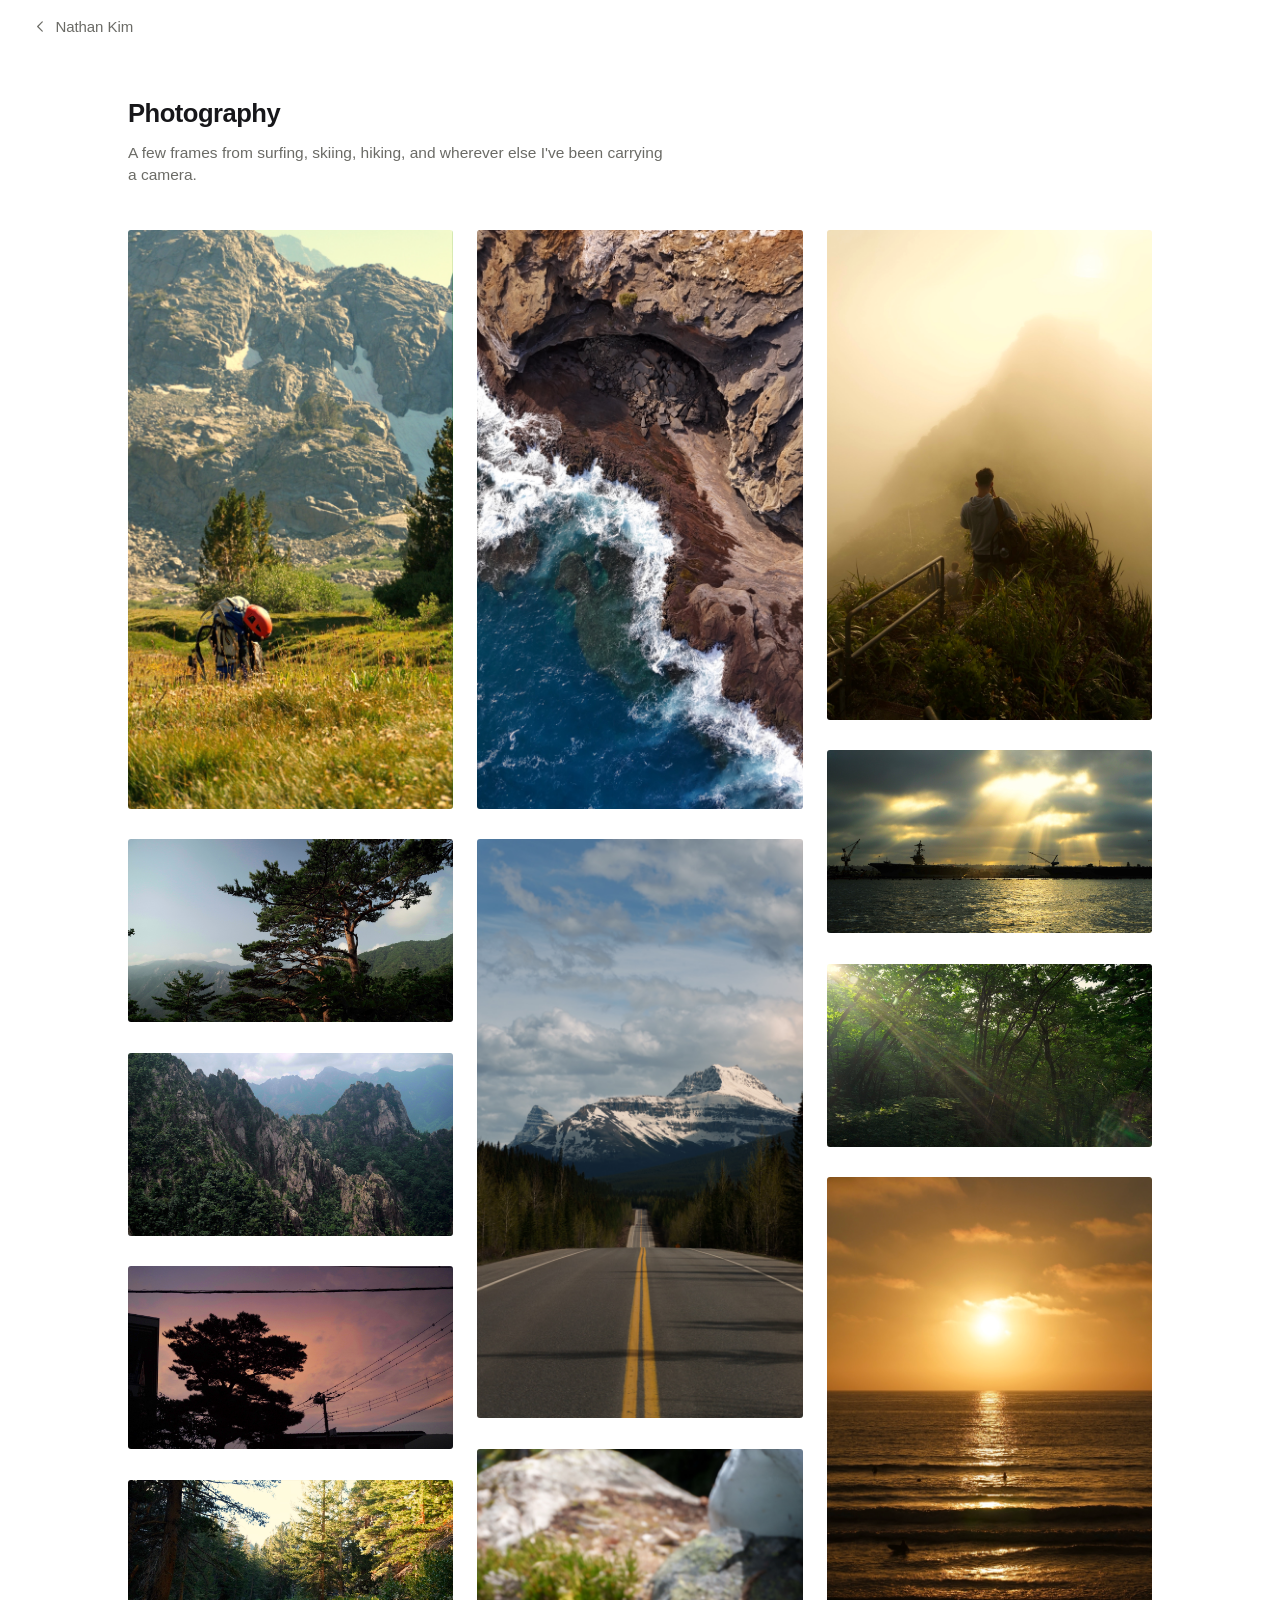
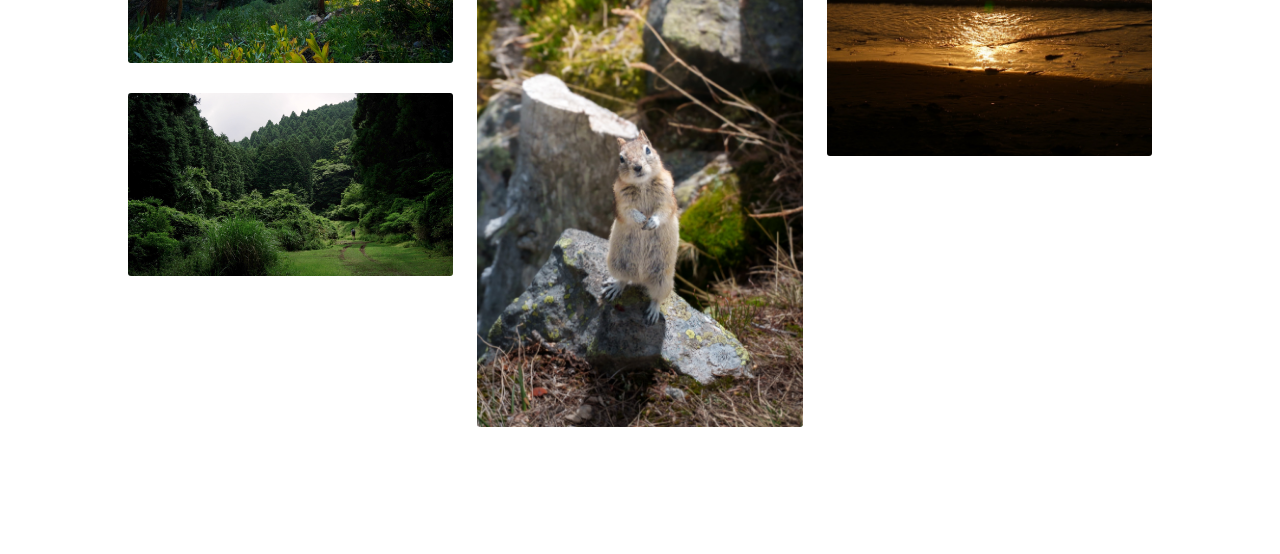
==== photography/index.html @ c3cb2b03 "add photography page" ====
<!DOCTYPE html>
<html lang="en">
<head>
  <meta charset="utf-8">
  <meta name="viewport" content="width=device-width, initial-scale=1">
  <title>Photography — Nathan Kim</title>
  <meta name="description" content="Photographs by Nathan Kim.">

  <meta property="og:title" content="Photography — Nathan Kim">
  <meta property="og:description" content="Photographs by Nathan Kim.">
  <meta property="og:type" content="website">
  <meta property="og:url" content="https://nathankim.me/photography/">

  <link rel="icon" href="data:image/svg+xml,<svg xmlns='http://www.w3.org/2000/svg' viewBox='0 0 100 100'><rect width='100' height='100' rx='22' fill='%231a1a18'/><text x='50' y='53' font-size='58' font-weight='600' font-family='system-ui,sans-serif' fill='%23ffffff' text-anchor='middle' dominant-baseline='central'>N</text></svg>">
  <link rel="stylesheet" href="photography.css">
</head>
<body>
  <!-- The back link is the first thing in the DOM and stays pinned to the top of
       the viewport, so it is the first stop for a keyboard or screen-reader user
       and never more than a glance away for everyone else. -->
  <header class="bar">
    <a class="back" href="../">
      <svg viewBox="0 0 24 24" aria-hidden="true" focusable="false">
        <path d="M14.5 5.5L8 12l6.5 6.5"/>
      </svg>
      <span>Nathan Kim</span>
    </a>
  </header>

  <main>
    <h1>Photography</h1>
    <p class="note">A few frames from surfing, skiing, hiking, and wherever else I've been carrying a camera.</p>

    <!-- Filled by photography.js from the manifest in photos.js. -->
    <div class="gallery" id="gallery"></div>

    <p class="empty" id="empty" hidden>Photographs coming soon.</p>
    <noscript><p class="empty">The gallery needs JavaScript to load the photographs.</p></noscript>
  </main>

  <!-- Lightbox. Inert and hidden until a photo is opened. -->
  <div class="lightbox" id="lightbox" role="dialog" aria-modal="true" aria-label="Photograph" hidden>
    <img id="lightbox-img" alt="">
    <p class="lightbox-caption" id="lightbox-caption"></p>
    <button class="lightbox-btn close" id="lightbox-close" type="button" aria-label="Close">
      <svg viewBox="0 0 24 24" aria-hidden="true" focusable="false"><path d="M6 6l12 12M18 6L6 18"/></svg>
    </button>
    <button class="lightbox-btn prev" id="lightbox-prev" type="button" aria-label="Previous photograph">
      <svg viewBox="0 0 24 24" aria-hidden="true" focusable="false"><path d="M14.5 5.5L8 12l6.5 6.5"/></svg>
    </button>
    <button class="lightbox-btn next" id="lightbox-next" type="button" aria-label="Next photograph">
      <svg viewBox="0 0 24 24" aria-hidden="true" focusable="false"><path d="M9.5 5.5L16 12l-6.5 6.5"/></svg>
    </button>
  </div>

  <script src="photos.js"></script>
  <script src="photography.js"></script>
</body>
</html>
---- photography/photography.css ----
/* The photography page is deliberately quieter than the front page: no coral in
   the background, no card, no shadow. Paper, a rule, and the pictures. */

:root {
  color-scheme: light;
  --bg: #ffffff;
  --text: #17171a;
  --muted: #6b6b66;
  --rule: rgba(23, 23, 26, 0.09);
  --gap: 1.5rem; /* one value drives both the column gutter and the row gap */
}

* { box-sizing: border-box; }

html {
  -webkit-text-size-adjust: 100%;
  scroll-padding-top: 5rem; /* clears the pinned bar when a hash lands mid-page */
}

body {
  margin: 0;
  background: var(--bg);
  color: var(--text);
  font-family: ui-sans-serif, -apple-system, BlinkMacSystemFont, "Segoe UI", Helvetica, Arial, sans-serif;
  font-size: 15.5px;
  line-height: 1.45;
  -webkit-font-smoothing: antialiased;
  -moz-osx-font-smoothing: grayscale;
}

/* ---- the way back ------------------------------------------------------- */

/* Sticky rather than fixed, so it takes up its own line at the top of the
   document and the first photograph is never sliding underneath it on load. */
.bar {
  position: sticky;
  top: 0;
  z-index: 10;
  background: rgba(255, 255, 255, 0.86);
  border-bottom: 1px solid transparent;
  backdrop-filter: saturate(180%) blur(12px);
  -webkit-backdrop-filter: saturate(180%) blur(12px);
  transition: border-color 0.2s ease;
}

/* photography.js sets this once the page has scrolled, so the rule only appears
   when there is something above to separate from. */
.bar.scrolled { border-bottom-color: var(--rule); }

.back {
  display: inline-flex;
  align-items: center;
  gap: 0.4rem;
  max-width: 68rem;
  margin: 0 auto;
  padding: 1rem 2rem;
  color: var(--muted);
  font-size: 0.94rem;
  letter-spacing: -0.005em;
  text-decoration: none;
  transition: color 0.15s ease;
}

.back svg {
  width: 17px;
  height: 17px;
  fill: none;
  stroke: currentColor;
  stroke-width: 1.7;
  stroke-linecap: round;
  stroke-linejoin: round;
  transition: transform 0.15s ease;
}

.back:hover,
.back:focus-visible { color: var(--text); }

.back:hover svg { transform: translateX(-2px); }

/* ---- the page ----------------------------------------------------------- */

main {
  max-width: 68rem;
  margin: 0 auto;
  padding: 2.5rem 2rem 6rem;
}

h1 {
  margin: 0;
  font-size: 1.6rem;
  font-weight: 700;
  letter-spacing: -0.02em;
}

.note {
  max-width: 34rem;
  margin: 0.6rem 0 0;
  color: var(--muted);
  text-wrap: pretty;
}

.empty {
  margin: 3.5rem 0 0;
  color: var(--muted);
}

/* ---- the gallery -------------------------------------------------------- */

/* Columns rather than grid: a photograph keeps its own proportions and the
   column simply stacks whatever comes next, so portrait and landscape frames
   sit together without either being cropped or boxed. Reading order runs down
   each column, which for a gallery is the order the eye takes anyway. */
.gallery {
  margin-top: 2.75rem;
  column-count: 3;
  column-gap: var(--gap);
}

/* Three columns need room to stay generous; below that, two. */
@media (max-width: 1000px) { .gallery { column-count: 2; } }
@media (max-width: 560px) { .gallery { column-count: 1; } }

.gallery figure {
  /* `inline-block` keeps a figure from being split across a column break. */
  display: inline-block;
  width: 100%;
  margin: 0 0 var(--gap);
}

.gallery button {
  display: block;
  width: 100%;
  padding: 0;
  border: 0;
  background: none;
  font: inherit;
  color: inherit;
  cursor: zoom-in;
}

.gallery img {
  display: block;
  width: 100%;
  height: auto;
  border-radius: 3px;
  background: #f4f4f2; /* the space the picture will occupy, before it arrives */
  /* The ratio comes from the manifest, so the column is laid out at its final
     height on the first frame and nothing shifts as photographs load. A file
     whose header the build script could not read falls back to `auto`: it
     settles into place on load rather than being cropped to a guess. */
  aspect-ratio: var(--ratio, auto);
  opacity: 0;
  transition: opacity 0.5s ease, filter 0.35s ease;
}

.gallery img.loaded { opacity: 1; }

.gallery button:hover img { filter: brightness(1.06); }

.gallery button:focus-visible {
  outline: 2px solid var(--text);
  outline-offset: 4px;
  border-radius: 3px;
}

figcaption {
  margin-top: 0.55rem;
  color: var(--muted);
  font-size: 0.85rem;
  letter-spacing: 0.005em;
}

/* ---- lightbox ----------------------------------------------------------- */

.lightbox {
  position: fixed;
  inset: 0;
  z-index: 50;
  display: flex;
  flex-direction: column;
  align-items: center;
  justify-content: center;
  gap: 1rem;
  padding: clamp(1rem, 4vw, 3.5rem);
  background: rgba(250, 250, 249, 0.97);
  backdrop-filter: blur(8px);
  -webkit-backdrop-filter: blur(8px);
  animation: fade 0.2s ease;
}

.lightbox[hidden] { display: none; }

@keyframes fade { from { opacity: 0; } }

.lightbox img {
  max-width: 100%;
  /* Leaves room for the caption line under the frame. */
  max-height: calc(100% - 2.5rem);
  object-fit: contain;
  border-radius: 3px;
  box-shadow: 0 24px 60px -30px rgba(23, 23, 26, 0.45);
}

.lightbox-caption {
  margin: 0;
  min-height: 1.2em;
  color: var(--muted);
  font-size: 0.85rem;
  text-align: center;
}

.lightbox-btn {
  position: absolute;
  display: inline-flex;
  align-items: center;
  justify-content: center;
  width: 44px; /* a comfortable tap target at every size */
  height: 44px;
  padding: 0;
  border: 0;
  border-radius: 50%;
  background: none;
  color: var(--muted);
  cursor: pointer;
  transition: color 0.15s ease, background-color 0.15s ease;
}

.lightbox-btn svg {
  width: 22px;
  height: 22px;
  fill: none;
  stroke: currentColor;
  stroke-width: 1.7;
  stroke-linecap: round;
  stroke-linejoin: round;
}

.lightbox-btn:hover,
.lightbox-btn:focus-visible {
  color: var(--text);
  background: rgba(23, 23, 26, 0.06);
}

.lightbox-btn:focus-visible {
  outline: 2px solid var(--text);
  outline-offset: 2px;
}

.close { top: clamp(0.75rem, 2vw, 1.5rem); right: clamp(0.75rem, 2vw, 1.5rem); }
.prev  { left: clamp(0.4rem, 2vw, 1.5rem); top: 50%; transform: translateY(-50%); }
.next  { right: clamp(0.4rem, 2vw, 1.5rem); top: 50%; transform: translateY(-50%); }

/* One photograph: nothing to step to. */
.lightbox.single .prev,
.lightbox.single .next { display: none; }

body.lightbox-open { overflow: hidden; }

@media (max-width: 720px) {
  .back { padding: 0.9rem 1.25rem; }
  main { padding: 2rem 1.25rem 4rem; }
  :root { --gap: 1rem; }
}

@media (max-width: 480px) {
  h1 { font-size: 1.5rem; }
}

@media (prefers-reduced-motion: reduce) {
  *,
  *::before,
  *::after {
    animation-duration: 0.01ms !important;
    transition-duration: 0.01ms !important;
  }
}
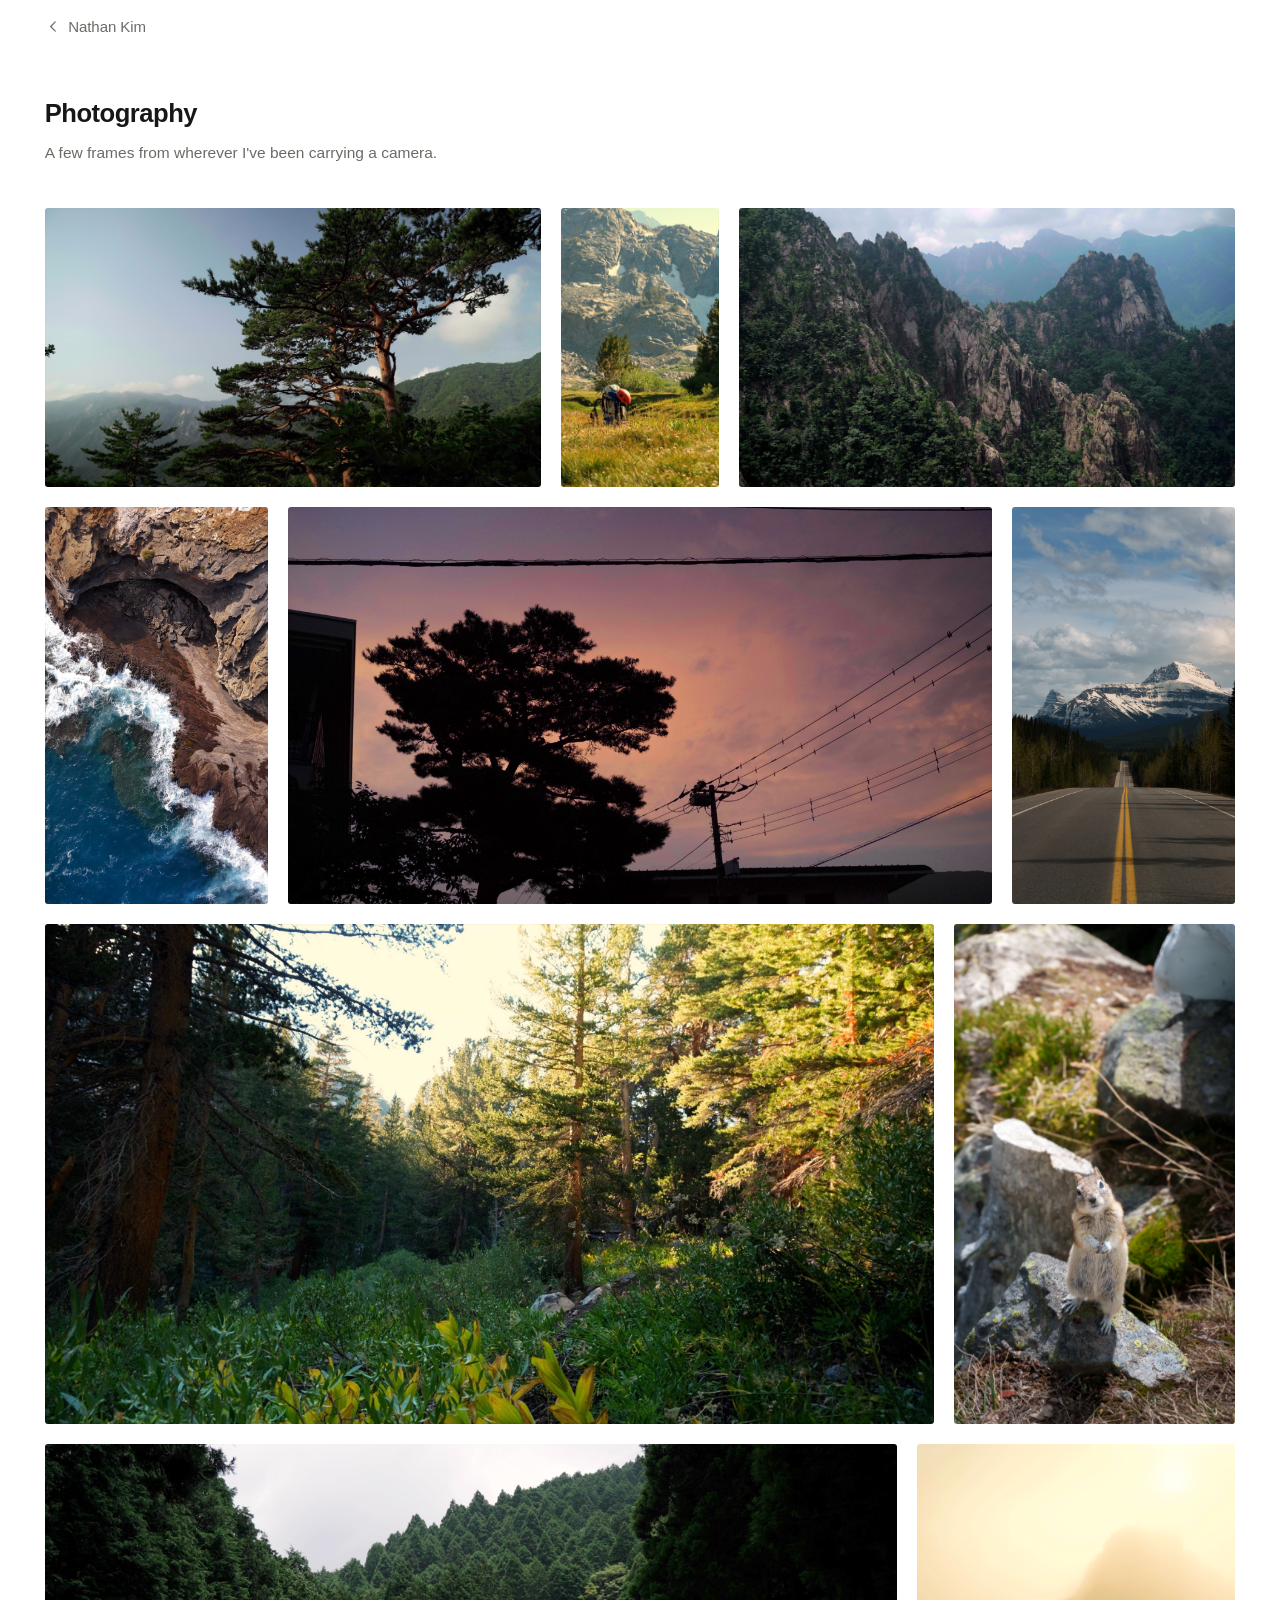
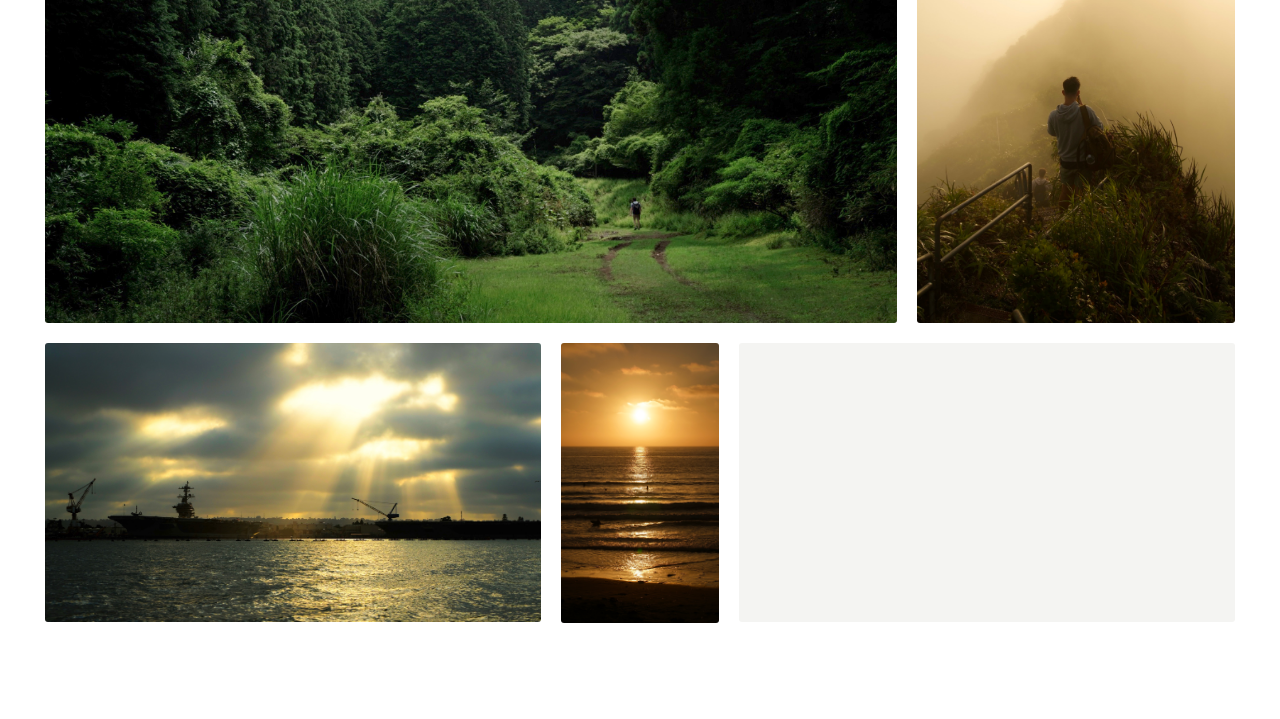
==== commit 8d33e0c5: "photo page layout fix" ====
--- a/photography/index.html
+++ b/photography/index.html
@@ -19,17 +19,19 @@
        the viewport, so it is the first stop for a keyboard or screen-reader user
        and never more than a glance away for everyone else. -->
   <header class="bar">
-    <a class="back" href="../">
-      <svg viewBox="0 0 24 24" aria-hidden="true" focusable="false">
-        <path d="M14.5 5.5L8 12l6.5 6.5"/>
-      </svg>
-      <span>Nathan Kim</span>
-    </a>
+    <div class="bar-inner">
+      <a class="back" href="../">
+        <svg viewBox="0 0 24 24" aria-hidden="true" focusable="false">
+          <path d="M14.5 5.5L8 12l6.5 6.5"/>
+        </svg>
+        <span>Nathan Kim</span>
+      </a>
+    </div>
   </header>
 
   <main>
     <h1>Photography</h1>
-    <p class="note">A few frames from surfing, skiing, hiking, and wherever else I've been carrying a camera.</p>
+    <p class="note">A few frames from wherever I've been carrying a camera.</p>
 
     <!-- Filled by photography.js from the manifest in photos.js. -->
     <div class="gallery" id="gallery"></div>
--- a/photography/photography.css
+++ b/photography/photography.css
@@ -7,7 +7,12 @@
   --text: #17171a;
   --muted: #6b6b66;
   --rule: rgba(23, 23, 26, 0.09);
-  --gap: 1.5rem; /* one value drives both the column gutter and the row gap */
+  --gap: 1.25rem; /* one value drives both the column gutter and the row gap */
+  /* The pictures are the page, so the measure is wide and the side margin is
+     only as much as it takes to keep the frames off the edge of the screen.
+     The bar and the gallery share both values, so their left edges line up. */
+  --page: 108rem;
+  --pad: clamp(1.25rem, 3.5vw, 3.5rem);
 }
 
 * { box-sizing: border-box; }
@@ -47,13 +52,19 @@
    when there is something above to separate from. */
 .bar.scrolled { border-bottom-color: var(--rule); }
 
+/* The link itself is only as wide as its text -- the wrapper is what carries
+   the page measure, so a click out in the empty half of the bar does nothing. */
+.bar-inner {
+  max-width: var(--page);
+  margin: 0 auto;
+  padding: 0 var(--pad);
+}
+
 .back {
   display: inline-flex;
   align-items: center;
   gap: 0.4rem;
-  max-width: 68rem;
-  margin: 0 auto;
-  padding: 1rem 2rem;
+  padding: 1rem 0;
   color: var(--muted);
   font-size: 0.94rem;
   letter-spacing: -0.005em;
@@ -80,9 +91,9 @@
 /* ---- the page ----------------------------------------------------------- */
 
 main {
-  max-width: 68rem;
+  max-width: var(--page);
   margin: 0 auto;
-  padding: 2.5rem 2rem 6rem;
+  padding: 2.5rem var(--pad) 6rem;
 }
 
 h1 {
@@ -106,25 +117,40 @@
 
 /* ---- the gallery -------------------------------------------------------- */
 
-/* Columns rather than grid: a photograph keeps its own proportions and the
-   column simply stacks whatever comes next, so portrait and landscape frames
-   sit together without either being cropped or boxed. Reading order runs down
-   each column, which for a gallery is the order the eye takes anyway. */
+/* Justified rows, not columns. Fixed columns force every frame to one width,
+   which is why a landscape photograph used to end up a third the height of the
+   portrait beside it. Here photography.js groups the frames into rows and each
+   figure grows in proportion to its own aspect ratio (--r), so a row's frames
+   come out exactly as tall as one another and a wide photograph is given the
+   width it was shot at. Every row runs the full measure and holds at least two
+   frames, one of each shape wherever the gallery has both to give; what varies
+   is how many, re-rolled per row against a jittered target, so the rhythm of
+   the page never settles into a grid. A phone is the exception: at that width a
+   pair would be a contact sheet, so each photograph takes the column alone.
+
+   Widths being proportional means a row rescales continuously as the window
+   moves; the script only has to regroup when the change is big enough to
+   change how many frames fit. */
 .gallery {
+  display: flex;
+  flex-direction: column;
+  gap: var(--gap);
   margin-top: 2.75rem;
-  column-count: 3;
-  column-gap: var(--gap);
-}
-
-/* Three columns need room to stay generous; below that, two. */
-@media (max-width: 1000px) { .gallery { column-count: 2; } }
-@media (max-width: 560px) { .gallery { column-count: 1; } }
+}
+
+/* A row fills the column, which is the whole point of it. The only exception
+   photography.js makes is a row it cannot fill without towering over the page,
+   and there it sets `width` itself. */
+.gallery .row {
+  display: flex;
+  align-items: flex-start;
+  gap: var(--gap);
+}
 
 .gallery figure {
-  /* `inline-block` keeps a figure from being split across a column break. */
-  display: inline-block;
-  width: 100%;
-  margin: 0 0 var(--gap);
+  flex: var(--r, 1) 1 0;
+  min-width: 0;
+  margin: 0;
 }
 
 .gallery button {
@@ -257,9 +283,9 @@
 body.lightbox-open { overflow: hidden; }
 
 @media (max-width: 720px) {
-  .back { padding: 0.9rem 1.25rem; }
-  main { padding: 2rem 1.25rem 4rem; }
-  :root { --gap: 1rem; }
+  .back { padding: 0.9rem 0; }
+  main { padding-top: 2rem; padding-bottom: 4rem; }
+  :root { --gap: 0.75rem; }
 }
 
 @media (max-width: 480px) {
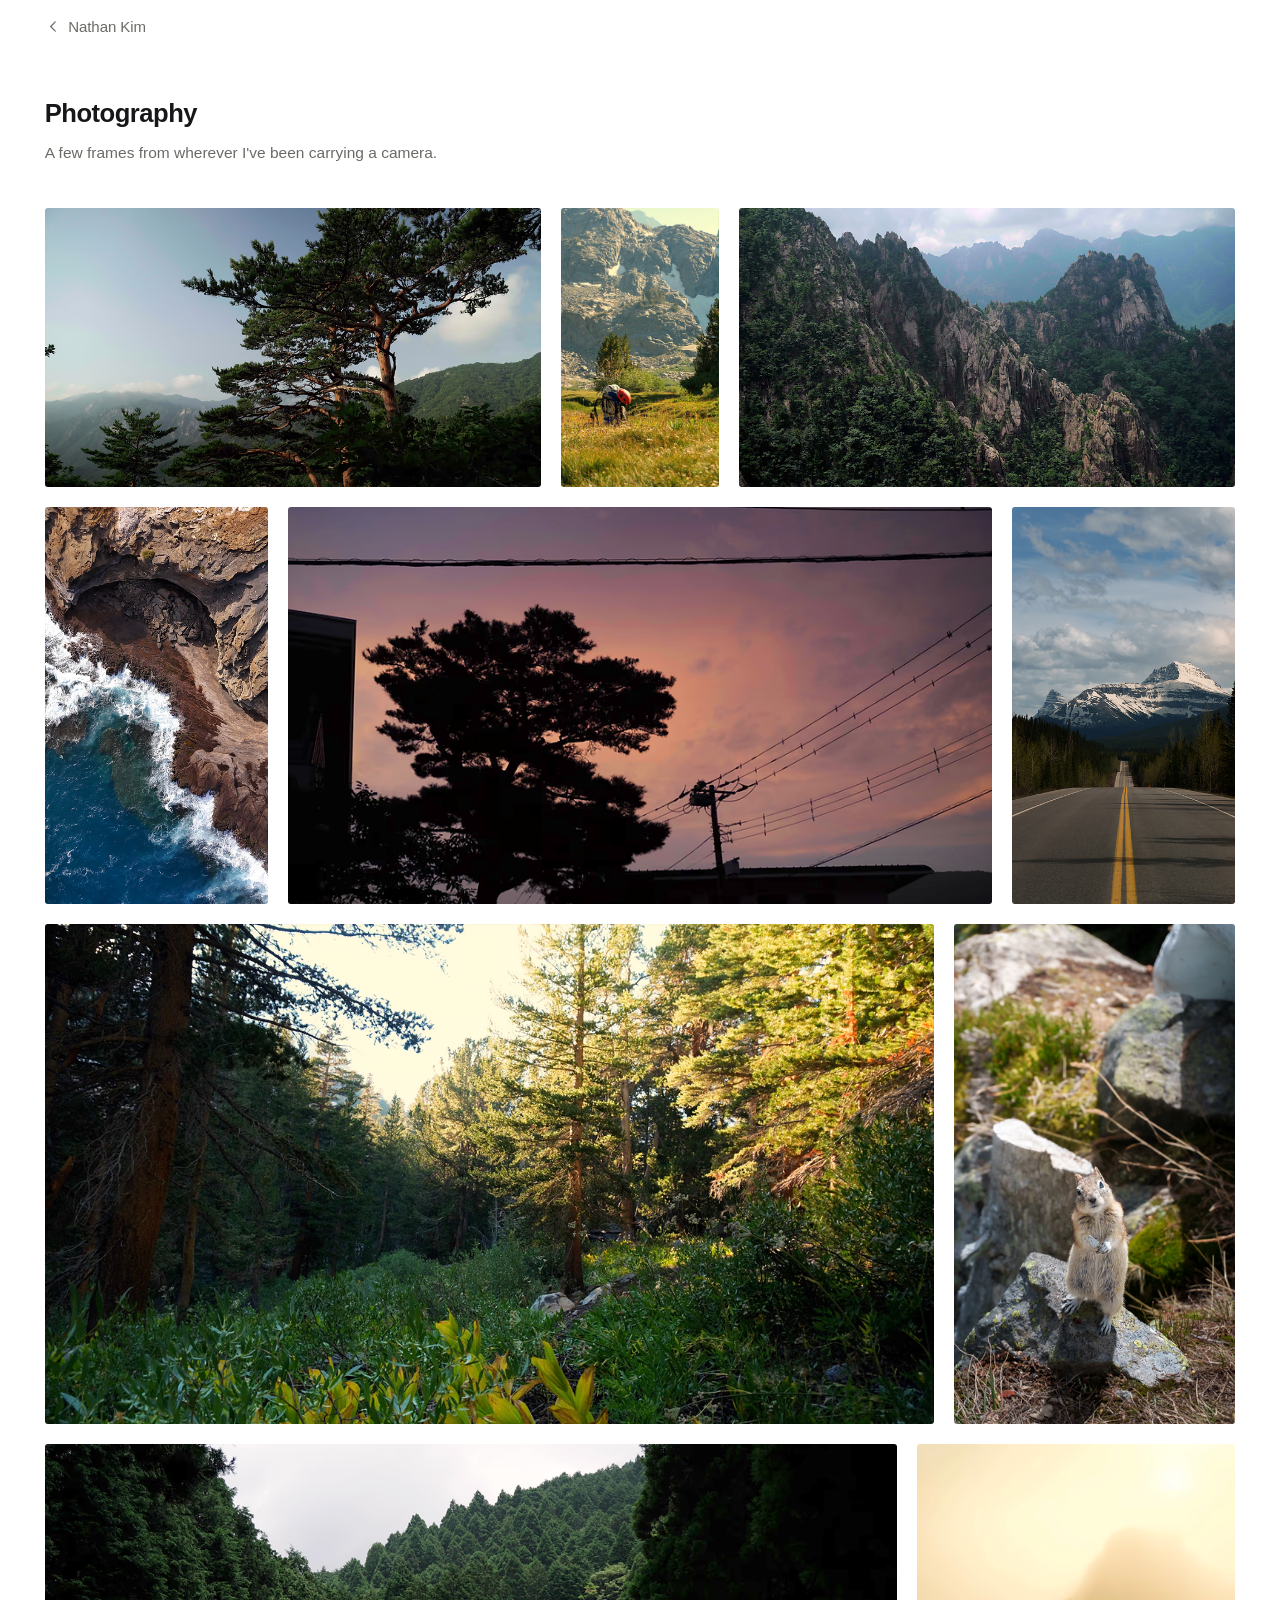
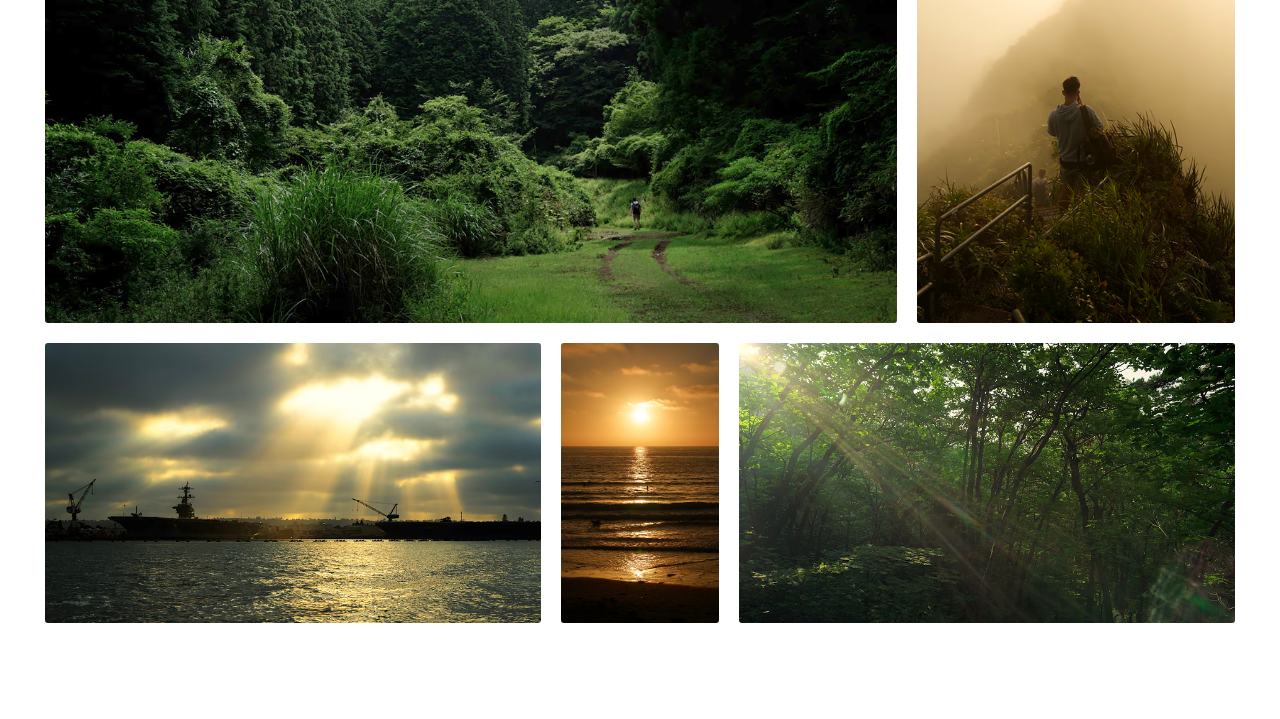
==== commit b9f423cf: "photogrpahy page improvement" ====
--- a/photography/index.html
+++ b/photography/index.html
@@ -42,7 +42,13 @@
 
   <!-- Lightbox. Inert and hidden until a photo is opened. -->
   <div class="lightbox" id="lightbox" role="dialog" aria-modal="true" aria-label="Photograph" hidden>
-    <img id="lightbox-img" alt="">
+    <!-- The sources are filled in by photography.js, which works out how large
+         the photograph is about to be drawn and asks for that size. -->
+    <picture>
+      <source id="lightbox-avif" type="image/avif">
+      <source id="lightbox-webp" type="image/webp">
+      <img id="lightbox-img" alt="">
+    </picture>
     <p class="lightbox-caption" id="lightbox-caption"></p>
     <button class="lightbox-btn close" id="lightbox-close" type="button" aria-label="Close">
       <svg viewBox="0 0 24 24" aria-hidden="true" focusable="false"><path d="M6 6l12 12M18 6L6 18"/></svg>
--- a/photography/photography.css
+++ b/photography/photography.css
@@ -162,6 +162,15 @@
   font: inherit;
   color: inherit;
   cursor: zoom-in;
+}
+
+/* Each frame is a <picture> offering AVIF, WebP and JPEG so the browser can take
+   the format and the size it wants. `display: contents` keeps it out of the way
+   entirely: the <img> goes on being laid out as the button's own child, so every
+   rule below still measures against the frame rather than against a wrapper. */
+.gallery picture,
+.lightbox picture {
+  display: contents;
 }
 
 .gallery img {
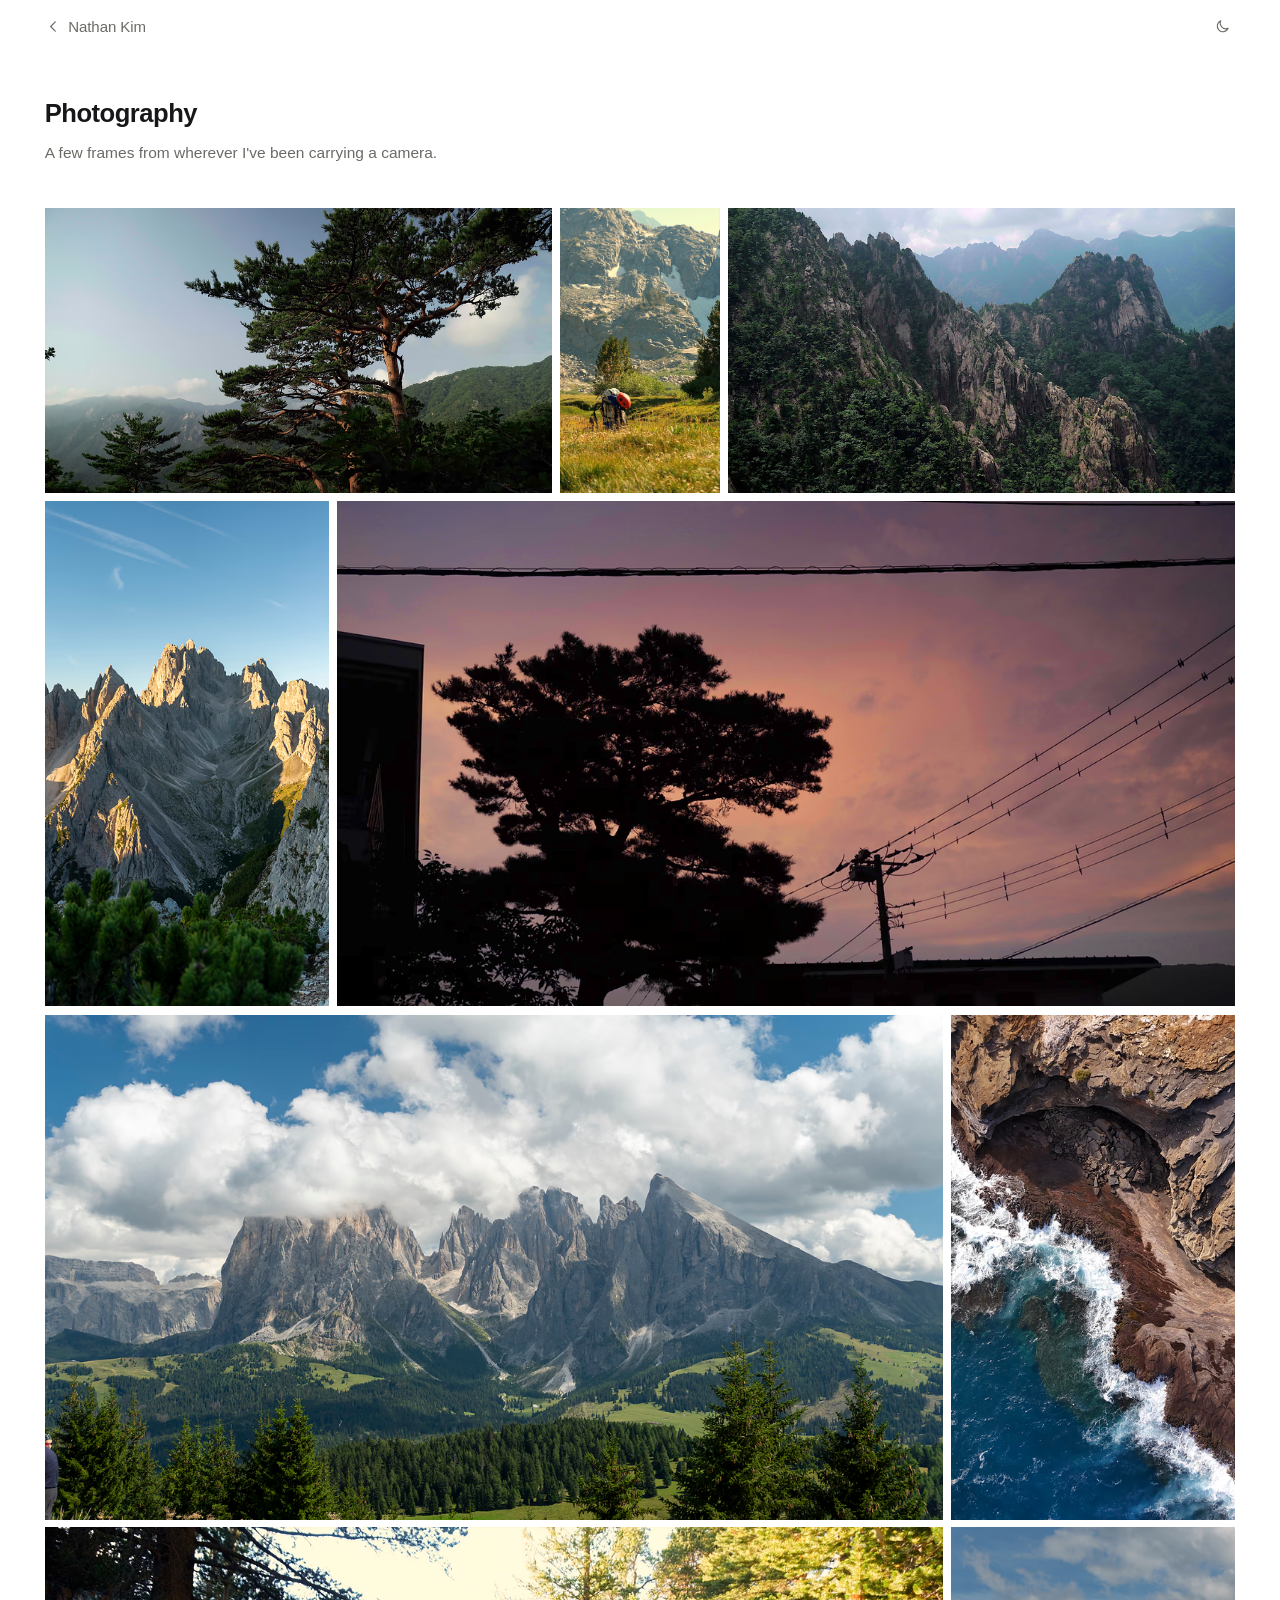
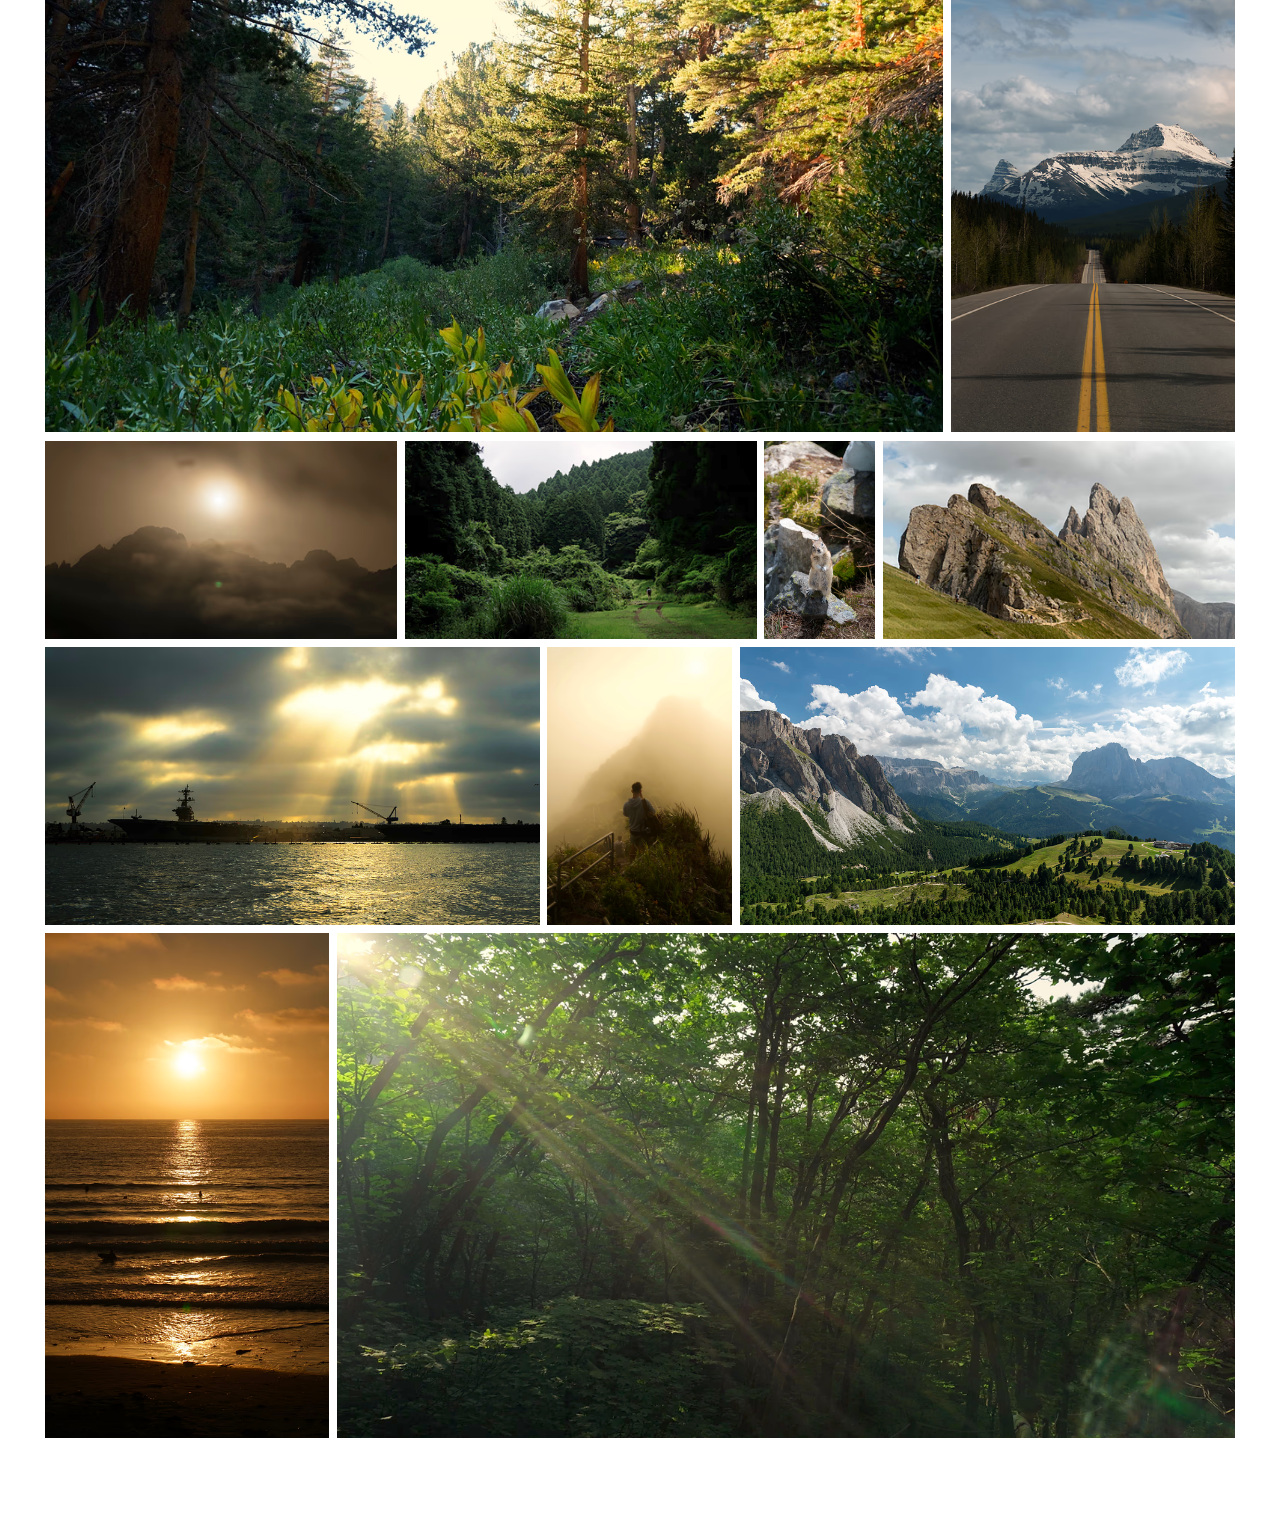
==== commit c21a4ad7: "Add a light/dark theme toggle to both pages" ====
--- a/photography/index.html
+++ b/photography/index.html
@@ -13,6 +13,7 @@
 
   <link rel="icon" href="data:image/svg+xml,<svg xmlns='http://www.w3.org/2000/svg' viewBox='0 0 100 100'><rect width='100' height='100' rx='22' fill='%231a1a18'/><text x='50' y='53' font-size='58' font-weight='600' font-family='system-ui,sans-serif' fill='%23ffffff' text-anchor='middle' dominant-baseline='central'>N</text></svg>">
   <link rel="stylesheet" href="photography.css">
+  <script src="../theme.js"></script>
 </head>
 <body>
   <!-- The back link is the first thing in the DOM and stays pinned to the top of
@@ -26,6 +27,16 @@
         </svg>
         <span>Nathan Kim</span>
       </a>
+      <!-- Hidden until theme.js wires it up. Moon in light mode, sun in dark. -->
+      <button class="theme-toggle" type="button" aria-label="Dark mode" aria-pressed="false" hidden>
+        <svg class="moon" viewBox="0 0 24 24" aria-hidden="true" focusable="false">
+          <path d="M20 14.5A8 8 0 0 1 9.5 4a8 8 0 1 0 10.5 10.5z"/>
+        </svg>
+        <svg class="sun" viewBox="0 0 24 24" aria-hidden="true" focusable="false">
+          <circle cx="12" cy="12" r="4"/>
+          <path d="M12 2.5v2M12 19.5v2M4.6 4.6L6 6M18 18l1.4 1.4M2.5 12h2M19.5 12h2M4.6 19.4L6 18M18 6l1.4-1.4"/>
+        </svg>
+      </button>
     </div>
   </header>
 
--- a/photography/photography.css
+++ b/photography/photography.css
@@ -7,12 +7,32 @@
   --text: #17171a;
   --muted: #6b6b66;
   --rule: rgba(23, 23, 26, 0.09);
-  --gap: 1.25rem; /* one value drives both the column gutter and the row gap */
+  --gap: 0.5rem; /* one value drives both the column gutter and the row gap */
   /* The pictures are the page, so the measure is wide and the side margin is
      only as much as it takes to keep the frames off the edge of the screen.
      The bar and the gallery share both values, so their left edges line up. */
   --page: 108rem;
   --pad: clamp(1.25rem, 3.5vw, 3.5rem);
+  --bar-bg: rgba(255, 255, 255, 0.86);
+  --placeholder: #f4f4f2;
+  --lightbox-bg: rgba(250, 250, 249, 0.97);
+  --lightbox-shadow: rgba(23, 23, 26, 0.45);
+  --btn-hover: rgba(23, 23, 26, 0.06);
+}
+
+/* Dark, set by ../theme.js; see style.css for why it is not prefers-color-scheme.
+   Photographs tend to look better on near-black, so the lightbox goes darkest. */
+:root[data-theme="dark"] {
+  color-scheme: dark;
+  --bg: #111214;
+  --text: #ececea;
+  --muted: #9d9d97;
+  --rule: rgba(255, 255, 255, 0.1);
+  --bar-bg: rgba(17, 18, 20, 0.86);
+  --placeholder: #1c1d20;
+  --lightbox-bg: rgba(10, 10, 12, 0.97);
+  --lightbox-shadow: rgba(0, 0, 0, 0.7);
+  --btn-hover: rgba(255, 255, 255, 0.08);
 }
 
 * { box-sizing: border-box; }
@@ -41,7 +61,7 @@
   position: sticky;
   top: 0;
   z-index: 10;
-  background: rgba(255, 255, 255, 0.86);
+  background: var(--bar-bg);
   border-bottom: 1px solid transparent;
   backdrop-filter: saturate(180%) blur(12px);
   -webkit-backdrop-filter: saturate(180%) blur(12px);
@@ -53,11 +73,50 @@
 .bar.scrolled { border-bottom-color: var(--rule); }
 
 /* The link itself is only as wide as its text -- the wrapper is what carries
-   the page measure, so a click out in the empty half of the bar does nothing. */
+   the page measure, so a click out in the empty half of the bar does nothing.
+   The theme switch sits at the far end. */
 .bar-inner {
+  display: flex;
+  align-items: center;
+  justify-content: space-between;
   max-width: var(--page);
   margin: 0 auto;
   padding: 0 var(--pad);
+}
+
+/* Theme switch, matched to the front page's. Moon in light mode, sun in dark. */
+.theme-toggle {
+  display: inline-flex;
+  padding: 0.25rem;
+  border: 0;
+  background: none;
+  color: var(--muted);
+  cursor: pointer;
+  transition: color 0.15s ease;
+}
+
+.theme-toggle[hidden] { display: none; }
+
+.theme-toggle svg {
+  width: 17px;
+  height: 17px;
+  fill: none;
+  stroke: currentColor;
+  stroke-width: 1.6;
+  stroke-linecap: round;
+  stroke-linejoin: round;
+}
+
+.theme-toggle .sun,
+[data-theme="dark"] .theme-toggle .moon { display: none; }
+[data-theme="dark"] .theme-toggle .sun { display: block; }
+
+.theme-toggle:hover,
+.theme-toggle:focus-visible { color: var(--text); }
+
+.theme-toggle:focus-visible {
+  outline: 2px solid currentColor;
+  outline-offset: 3px;
 }
 
 .back {
@@ -177,8 +236,7 @@
   display: block;
   width: 100%;
   height: auto;
-  border-radius: 3px;
-  background: #f4f4f2; /* the space the picture will occupy, before it arrives */
+  background: var(--placeholder); /* the space the picture will occupy, before it arrives */
   /* The ratio comes from the manifest, so the column is laid out at its final
      height on the first frame and nothing shifts as photographs load. A file
      whose header the build script could not read falls back to `auto`: it
@@ -195,8 +253,65 @@
 .gallery button:focus-visible {
   outline: 2px solid var(--text);
   outline-offset: 4px;
-  border-radius: 3px;
-}
+}
+
+/* ---- where it was taken ------------------------------------------------- */
+
+/* The film-edge strip: tucked under the bottom of the frame until a pointer
+   rests on it or the keyboard lands on it. The button clips it. Touch screens never see it -- there is
+   no hover to give it up again -- and get the place in the lightbox instead. */
+.gallery button {
+  position: relative;
+  overflow: hidden;
+  container-type: inline-size; /* so the strip can respond to the frame's width */
+}
+
+.edge {
+  position: absolute;
+  left: 0;
+  right: 0;
+  bottom: 0;
+  display: flex;
+  align-items: center;
+  gap: 0.9rem;
+  padding: 0.6rem 0.75rem 0.5rem;
+  font-family: ui-monospace, "SF Mono", SFMono-Regular, Menlo, Consolas, monospace;
+  font-size: 0.68rem;
+  line-height: 1.2;
+  letter-spacing: 0.08em;
+  text-transform: uppercase;
+  text-align: left;
+  font-variant-numeric: tabular-nums;
+  color: #f4f1e8;
+  background: rgba(23, 23, 26, 0.72);
+  background: color-mix(in srgb, var(--tint, #17171a) 76%, #000 24%);
+  transform: translateY(101%);
+  transition: transform 0.38s cubic-bezier(0.2, 0.7, 0.2, 1);
+  pointer-events: none;
+}
+
+/* The sprocket holes: a row of faint dots along the top edge of the strip. */
+.edge::before {
+  content: "";
+  position: absolute;
+  left: 0;
+  right: 0;
+  top: 3px;
+  height: 3px;
+  background: radial-gradient(circle, rgba(244, 241, 232, 0.35) 1px, transparent 1.4px) 0 0 / 9px 3px repeat-x;
+}
+
+.edge-frame { flex: none; opacity: 0.6; }
+.edge-place { flex: 1; min-width: 0; white-space: nowrap; overflow: hidden; text-overflow: ellipsis; }
+.edge-coords { flex: none; opacity: 0.85; }
+
+@media (hover: hover) {
+  .gallery button:hover .edge { transform: none; }
+}
+.gallery button:focus-visible .edge { transform: none; }
+
+/* A narrow frame keeps the place and drops the frame number first. */
+@container (max-width: 260px) { .edge-frame { display: none; } }
 
 figcaption {
   margin-top: 0.55rem;
@@ -217,7 +332,7 @@
   justify-content: center;
   gap: 1rem;
   padding: clamp(1rem, 4vw, 3.5rem);
-  background: rgba(250, 250, 249, 0.97);
+  background: var(--lightbox-bg);
   backdrop-filter: blur(8px);
   -webkit-backdrop-filter: blur(8px);
   animation: fade 0.2s ease;
@@ -232,8 +347,7 @@
   /* Leaves room for the caption line under the frame. */
   max-height: calc(100% - 2.5rem);
   object-fit: contain;
-  border-radius: 3px;
-  box-shadow: 0 24px 60px -30px rgba(23, 23, 26, 0.45);
+  box-shadow: 0 24px 60px -30px var(--lightbox-shadow);
 }
 
 .lightbox-caption {
@@ -273,7 +387,7 @@
 .lightbox-btn:hover,
 .lightbox-btn:focus-visible {
   color: var(--text);
-  background: rgba(23, 23, 26, 0.06);
+  background: var(--btn-hover);
 }
 
 .lightbox-btn:focus-visible {
@@ -294,7 +408,7 @@
 @media (max-width: 720px) {
   .back { padding: 0.9rem 0; }
   main { padding-top: 2rem; padding-bottom: 4rem; }
-  :root { --gap: 0.75rem; }
+  :root { --gap: 0.375rem; }
 }
 
 @media (max-width: 480px) {
